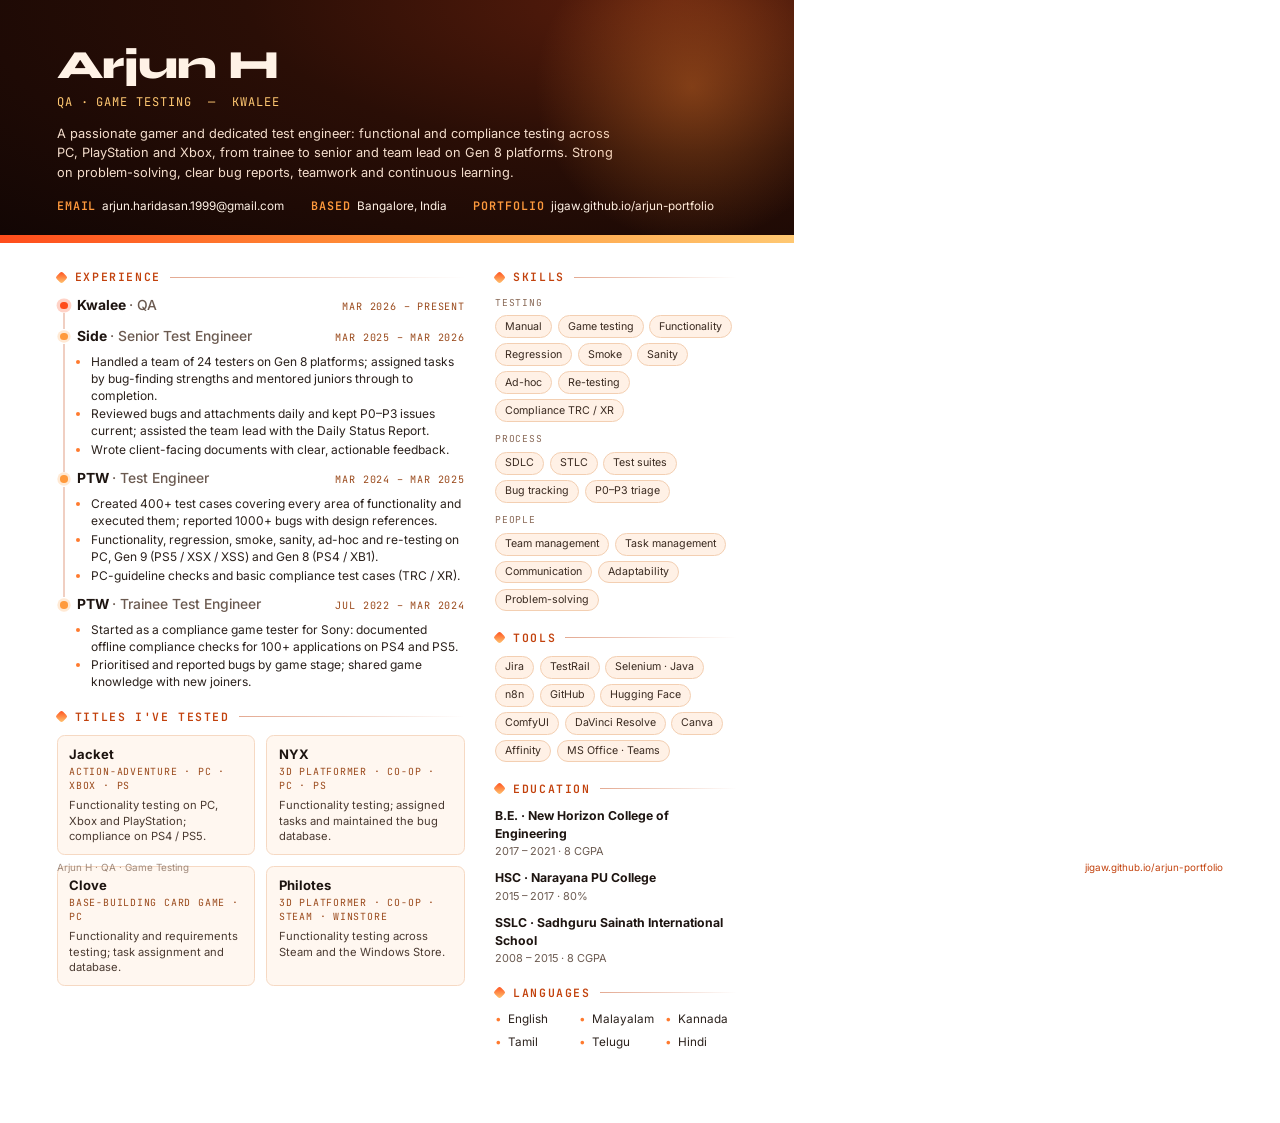
==== src/cv.html @ 279a5fed "New one-page CV matching the portfolio, rendered from src/cv.html Kwalee as the current role; no pho" ====
<!DOCTYPE html>
<html lang="en">
<head>
<meta charset="UTF-8">
<title>Arjun H · CV</title>
<!-- Source of Arjun_H_CV.pdf. Render: see README ("Updating the CV"). -->
<link href="https://fonts.googleapis.com/css2?family=Inter:wght@400;500;600;700&family=JetBrains+Mono:wght@500;600&family=Syne:wght@800&display=swap" rel="stylesheet">
<style>
  @page { size: A4; margin: 0; }
  * { box-sizing: border-box; margin: 0; padding: 0; }
  html, body { width: 210mm; height: 297mm; overflow: hidden; }
  body { font: 400 9pt/1.42 'Inter', system-ui, sans-serif; color: #2b211c; background: #fff; -webkit-print-color-adjust: exact; print-color-adjust: exact; }
  .mono { font-family: 'JetBrains Mono', monospace; letter-spacing: 0.08em; text-transform: uppercase; }

  header { position: relative; padding: 12mm 15mm 7.5mm; color: #fff2e6; overflow: hidden;
    background: radial-gradient(120% 140% at 85% 0%, #5a1d0c 0%, #2a0e06 45%, #120604 100%); }
  header::after { content: ''; position: absolute; left: 0; right: 0; bottom: 0; height: 2.2mm; background: linear-gradient(90deg, #ff4d1c, #ff9a3d 55%, #ffc872); }
  header .glow { position: absolute; right: -18mm; top: -22mm; width: 90mm; height: 90mm; border-radius: 50%; background: radial-gradient(circle, rgba(255,140,50,0.35), rgba(255,90,20,0) 65%); }
  h1 { font: 800 30pt/1 'Syne', 'Inter', sans-serif; letter-spacing: -0.02em; }
  .role { margin-top: 2.2mm; font-size: 9pt; color: #ffc872; }
  .summary { margin-top: 3.4mm; max-width: 150mm; font-size: 9.6pt; line-height: 1.55; color: #f3dccb; }
  .contact { margin-top: 4mm; display: flex; gap: 7mm; font-size: 8.8pt; }
  .contact a, .contact span { color: #fff2e6; text-decoration: none; }
  .contact b { color: #ff9a3d; font-weight: 600; margin-right: 1.6mm; }

  main { display: grid; grid-template-columns: 1fr 64mm; gap: 8mm; padding: 7.5mm 15mm 0; }
  h2 { display: flex; align-items: center; gap: 2.4mm; margin: 0 0 3.4mm; font: 600 8.6pt/1 'JetBrains Mono', monospace; letter-spacing: 0.14em; text-transform: uppercase; color: #c2410c; }
  h2::before { content: ''; width: 2.4mm; height: 2.4mm; border-radius: 0.6mm; transform: rotate(45deg); background: linear-gradient(135deg, #ff4d1c, #ffc872); }
  h2::after { content: ''; flex: 1; height: 0.3mm; background: linear-gradient(90deg, rgba(194,65,12,0.45), rgba(194,65,12,0)); }
  section + section { margin-top: 5.4mm; }

  .job { position: relative; padding-left: 5.5mm; }
  .job + .job { margin-top: 3mm; }
  .job::before { content: ''; position: absolute; left: 0.9mm; top: 1.6mm; width: 2mm; height: 2mm; border-radius: 50%; background: #ff9a3d; box-shadow: 0 0 0 0.7mm rgba(255,154,61,0.22); }
  .job.now::before { background: #ff4d1c; box-shadow: 0 0 0 0.9mm rgba(255,77,28,0.25); }
  .job:not(:last-child)::after { content: ''; position: absolute; left: 1.8mm; top: 4.6mm; bottom: -3.6mm; width: 0.3mm; background: rgba(194,65,12,0.25); }
  .jh { display: flex; justify-content: space-between; align-items: baseline; gap: 4mm; }
  .jh b { font-size: 10.4pt; font-weight: 700; color: #1d1410; }
  .jh b span { font-weight: 500; color: #6b5a50; }
  .when { font-size: 7.6pt; color: #9a4a1c; white-space: nowrap; }
  ul { margin-top: 1.6mm; padding-left: 3.6mm; }
  li { margin: 0.45mm 0; }
  li::marker { color: #ff7a2e; }

  .proj { display: grid; grid-template-columns: 1fr 1fr; gap: 3mm; }
  .card { padding: 2.4mm 3mm; border-radius: 2mm; background: #fff7f0; border: 0.3mm solid #f6d9c3; }
  .card b { display: block; font-size: 9.8pt; color: #1d1410; }
  .card i { display: block; font-style: normal; font-size: 7.4pt; color: #9a4a1c; margin: 0.4mm 0 1.2mm; }
  .card p { font-size: 8.4pt; line-height: 1.4; color: #4a3a31; }

  aside .grp + .grp { margin-top: 2.8mm; }
  .grp small { display: block; margin-bottom: 1.6mm; font-size: 7.2pt; color: #8a6a58; }
  .chips { display: flex; flex-wrap: wrap; gap: 1.4mm; }
  .chips span { padding: 0.9mm 2.4mm; border-radius: 10mm; font-size: 8pt; line-height: 1.3; color: #3a2a20; background: #fff1e6; border: 0.3mm solid #f3cfb2; }
  .edu + .edu { margin-top: 2.6mm; }
  .edu b { display: block; font-size: 9.2pt; color: #1d1410; }
  .edu span { font-size: 8.2pt; color: #6b5a50; }
  .langs { display: grid; grid-template-columns: 1fr 1fr 1fr; gap: 1.6mm 3mm; font-size: 8.8pt; }
  .langs div::before { content: '•'; color: #ff7a2e; margin-right: 1.6mm; }

  footer { position: absolute; left: 15mm; right: 15mm; bottom: 7mm; display: flex; justify-content: space-between; font-size: 7.4pt; color: #a08a7c; }
  footer a { color: #c2410c; text-decoration: none; }
</style>
</head>
<body>
<header>
  <div class="glow"></div>
  <h1>Arjun H</h1>
  <div class="role mono">QA · Game Testing &nbsp;—&nbsp; Kwalee</div>
  <p class="summary">A passionate gamer and dedicated test engineer: functional and compliance testing across PC, PlayStation and Xbox, from trainee to senior and team lead on Gen 8 platforms. Strong on problem-solving, clear bug reports, teamwork and continuous learning.</p>
  <div class="contact">
    <span><b class="mono">Email</b>arjun.haridasan.1999@gmail.com</span>
    <span><b class="mono">Based</b>Bangalore, India</span>
    <a href="https://jigaw.github.io/arjun-portfolio/"><b class="mono">Portfolio</b>jigaw.github.io/arjun-portfolio</a>
  </div>
</header>

<main>
  <div>
    <section>
      <h2>Experience</h2>
      <div class="job now">
        <div class="jh"><b>Kwalee <span>· QA</span></b><span class="when mono">Mar 2026 – Present</span></div>
      </div>
      <div class="job">
        <div class="jh"><b>Side <span>· Senior Test Engineer</span></b><span class="when mono">Mar 2025 – Mar 2026</span></div>
        <ul>
          <li>Handled a team of 24 testers on Gen 8 platforms; assigned tasks by bug-finding strengths and mentored juniors through to completion.</li>
          <li>Reviewed bugs and attachments daily and kept P0–P3 issues current; assisted the team lead with the Daily Status Report.</li>
          <li>Wrote client-facing documents with clear, actionable feedback.</li>
        </ul>
      </div>
      <div class="job">
        <div class="jh"><b>PTW <span>· Test Engineer</span></b><span class="when mono">Mar 2024 – Mar 2025</span></div>
        <ul>
          <li>Created 400+ test cases covering every area of functionality and executed them; reported 1000+ bugs with design references.</li>
          <li>Functionality, regression, smoke, sanity, ad-hoc and re-testing on PC, Gen 9 (PS5 / XSX / XSS) and Gen 8 (PS4 / XB1).</li>
          <li>PC-guideline checks and basic compliance test cases (TRC / XR).</li>
        </ul>
      </div>
      <div class="job">
        <div class="jh"><b>PTW <span>· Trainee Test Engineer</span></b><span class="when mono">Jul 2022 – Mar 2024</span></div>
        <ul>
          <li>Started as a compliance game tester for Sony: documented offline compliance checks for 100+ applications on PS4 and PS5.</li>
          <li>Prioritised and reported bugs by game stage; shared game knowledge with new joiners.</li>
        </ul>
      </div>
    </section>

    <section>
      <h2>Titles I've tested</h2>
      <div class="proj">
        <div class="card"><b>Jacket</b><i class="mono">Action-adventure · PC · Xbox · PS</i><p>Functionality testing on PC, Xbox and PlayStation; compliance on PS4 / PS5.</p></div>
        <div class="card"><b>NYX</b><i class="mono">3D platformer · co-op · PC · PS</i><p>Functionality testing; assigned tasks and maintained the bug database.</p></div>
        <div class="card"><b>Clove</b><i class="mono">Base-building card game · PC</i><p>Functionality and requirements testing; task assignment and database.</p></div>
        <div class="card"><b>Philotes</b><i class="mono">3D platformer · co-op · Steam · Winstore</i><p>Functionality testing across Steam and the Windows Store.</p></div>
      </div>
    </section>
  </div>

  <aside>
    <section>
      <h2>Skills</h2>
      <div class="grp"><small class="mono">Testing</small><div class="chips"><span>Manual</span><span>Game testing</span><span>Functionality</span><span>Regression</span><span>Smoke</span><span>Sanity</span><span>Ad-hoc</span><span>Re-testing</span><span>Compliance TRC / XR</span></div></div>
      <div class="grp"><small class="mono">Process</small><div class="chips"><span>SDLC</span><span>STLC</span><span>Test suites</span><span>Bug tracking</span><span>P0–P3 triage</span></div></div>
      <div class="grp"><small class="mono">People</small><div class="chips"><span>Team management</span><span>Task management</span><span>Communication</span><span>Adaptability</span><span>Problem-solving</span></div></div>
    </section>
    <section>
      <h2>Tools</h2>
      <div class="chips"><span>Jira</span><span>TestRail</span><span>Selenium · Java</span><span>n8n</span><span>GitHub</span><span>Hugging Face</span><span>ComfyUI</span><span>DaVinci Resolve</span><span>Canva</span><span>Affinity</span><span>MS Office · Teams</span></div>
    </section>
    <section>
      <h2>Education</h2>
      <div class="edu"><b>B.E. · New Horizon College of Engineering</b><span>2017 – 2021 · 8 CGPA</span></div>
      <div class="edu"><b>HSC · Narayana PU College</b><span>2015 – 2017 · 80%</span></div>
      <div class="edu"><b>SSLC · Sadhguru Sainath International School</b><span>2008 – 2015 · 8 CGPA</span></div>
    </section>
    <section>
      <h2>Languages</h2>
      <div class="langs"><div>English</div><div>Malayalam</div><div>Kannada</div><div>Tamil</div><div>Telugu</div><div>Hindi</div></div>
    </section>
  </aside>
</main>

<footer><span>Arjun H · QA · Game Testing</span><a href="https://jigaw.github.io/arjun-portfolio/">jigaw.github.io/arjun-portfolio</a></footer>
</body>
</html>
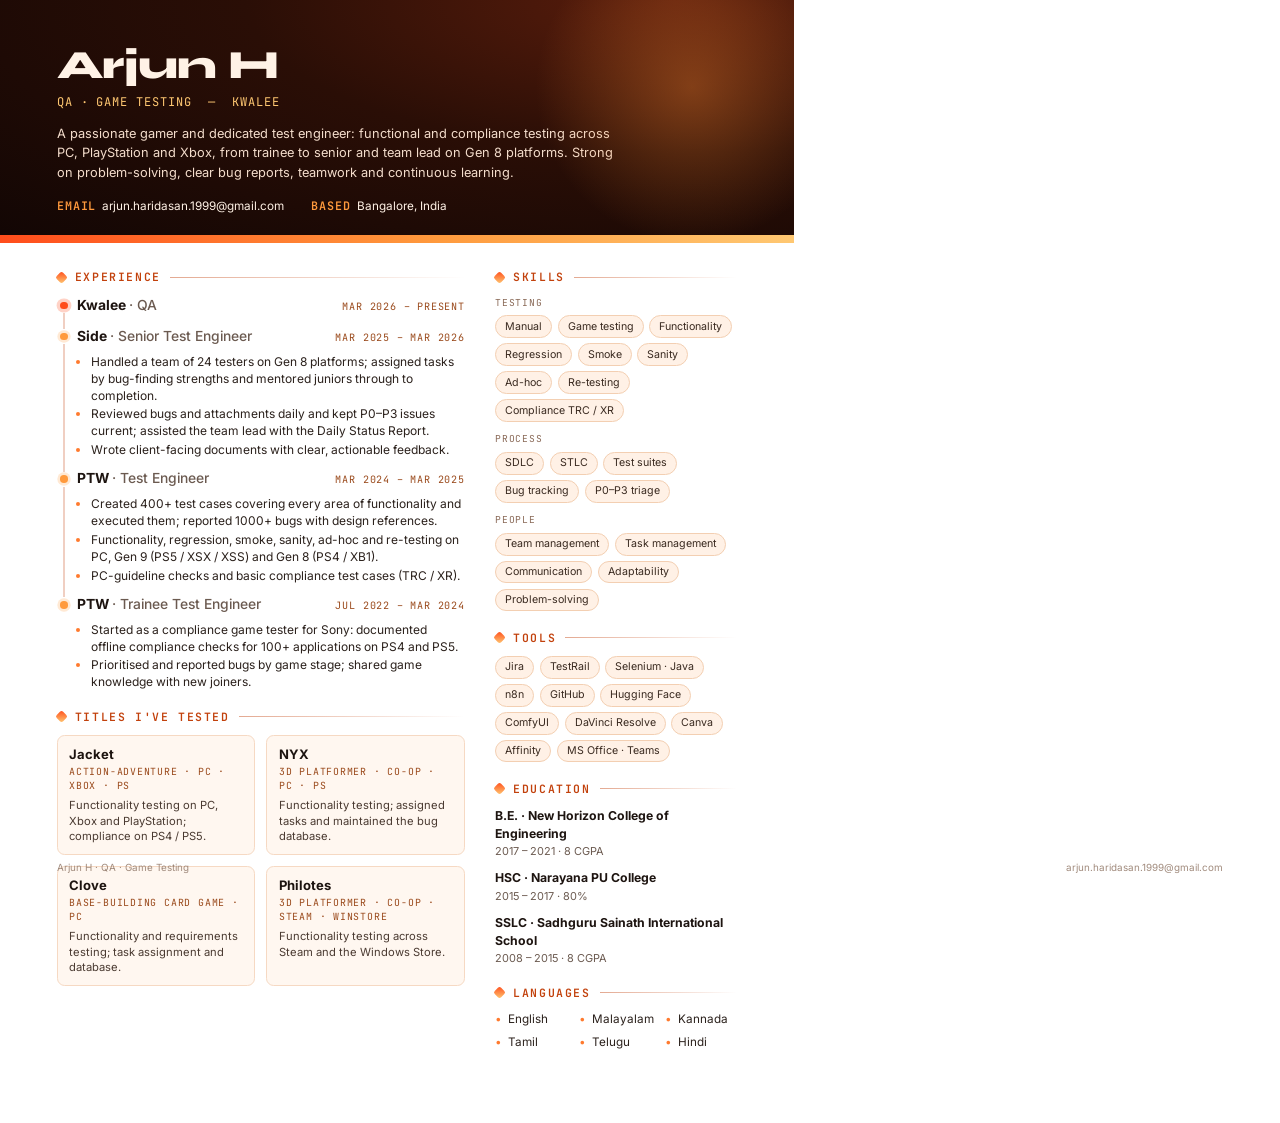
==== commit 659ce248: "CV: drop the portfolio link Co-Authored-By: Claude Opus 5.5 <noreply@anthropic.com>" ====
--- a/src/cv.html
+++ b/src/cv.html
@@ -71,7 +71,6 @@
   <div class="contact">
     <span><b class="mono">Email</b>arjun.haridasan.1999@gmail.com</span>
     <span><b class="mono">Based</b>Bangalore, India</span>
-    <a href="https://jigaw.github.io/arjun-portfolio/"><b class="mono">Portfolio</b>jigaw.github.io/arjun-portfolio</a>
   </div>
 </header>
 
@@ -142,6 +141,6 @@
   </aside>
 </main>
 
-<footer><span>Arjun H · QA · Game Testing</span><a href="https://jigaw.github.io/arjun-portfolio/">jigaw.github.io/arjun-portfolio</a></footer>
+<footer><span>Arjun H · QA · Game Testing</span><span>arjun.haridasan.1999@gmail.com</span></footer>
 </body>
 </html>
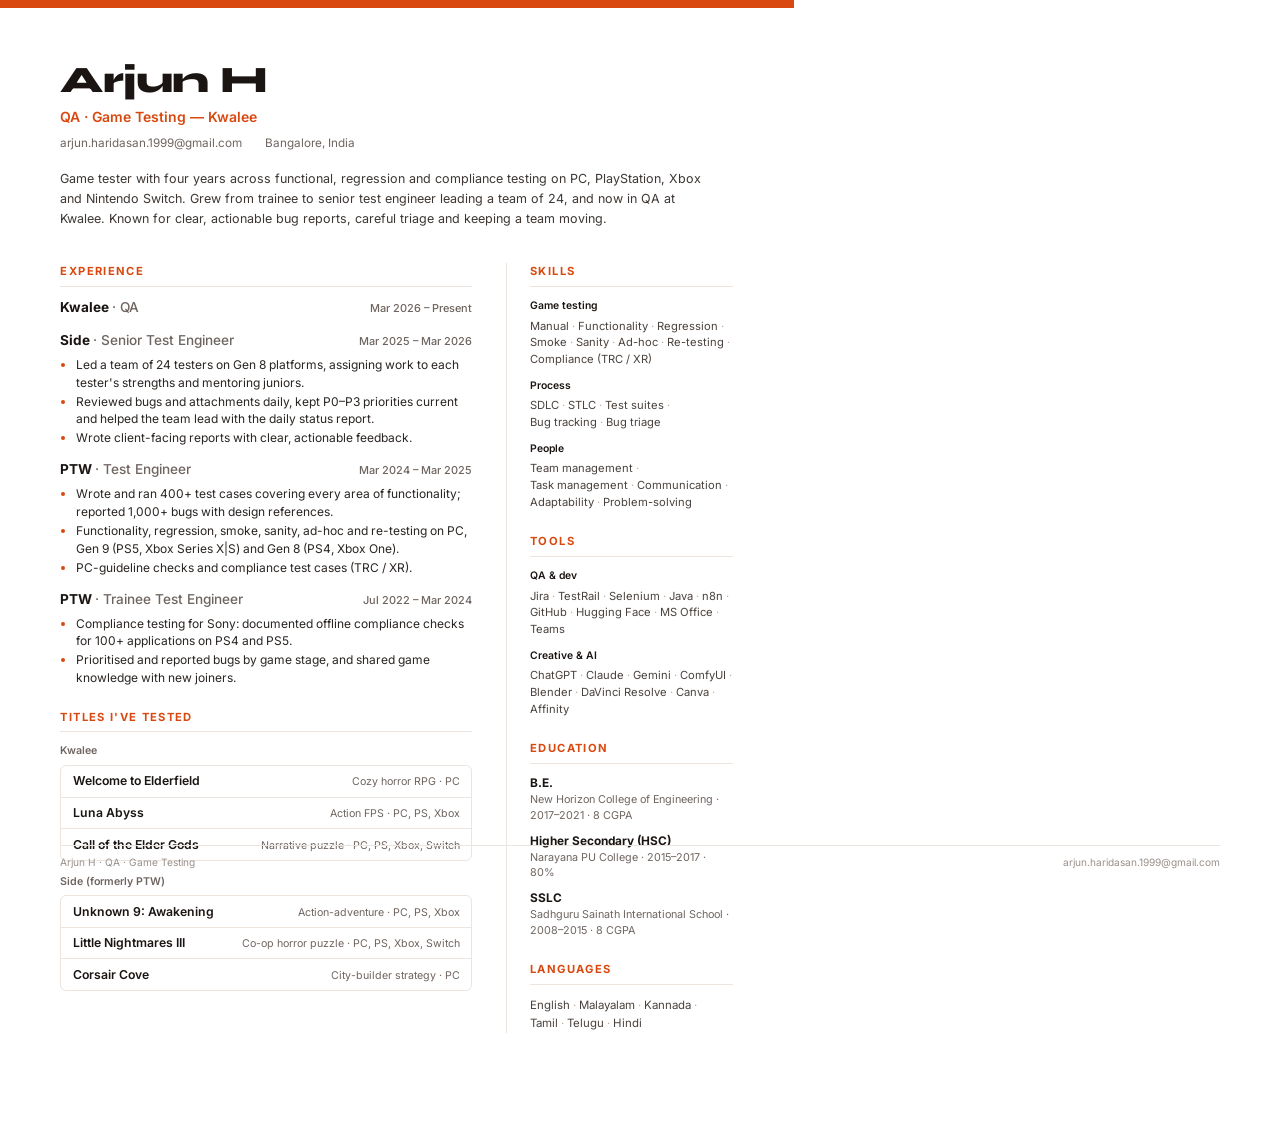
==== commit 5158f8a5: "CV: cleaner layout and up to date (six titles, new skills and tools) Co-Authored-By: Claude Opus 5.5" ====
--- a/src/cv.html
+++ b/src/cv.html
@@ -4,115 +4,114 @@
 <meta charset="UTF-8">
 <title>Arjun H · CV</title>
 <!-- Source of Arjun_H_CV.pdf. Render: see README ("Updating the CV"). -->
-<link href="https://fonts.googleapis.com/css2?family=Inter:wght@400;500;600;700&family=JetBrains+Mono:wght@500;600&family=Syne:wght@800&display=swap" rel="stylesheet">
+<link href="https://fonts.googleapis.com/css2?family=Inter:wght@400;500;600;700&family=Syne:wght@800&display=swap" rel="stylesheet">
 <style>
   @page { size: A4; margin: 0; }
   * { box-sizing: border-box; margin: 0; padding: 0; }
   html, body { width: 210mm; height: 297mm; overflow: hidden; }
-  body { font: 400 9pt/1.42 'Inter', system-ui, sans-serif; color: #2b211c; background: #fff; -webkit-print-color-adjust: exact; print-color-adjust: exact; }
-  .mono { font-family: 'JetBrains Mono', monospace; letter-spacing: 0.08em; text-transform: uppercase; }
+  body { font: 400 9pt/1.45 'Inter', system-ui, sans-serif; color: #2a2522; background: #fff; -webkit-print-color-adjust: exact; print-color-adjust: exact; }
+  :root { --acc: #d9480f; --ink: #1a1512; --mute: #6f6560; --line: #ece4de; --tint: #faf6f3; }
 
-  header { position: relative; padding: 12mm 15mm 7.5mm; color: #fff2e6; overflow: hidden;
-    background: radial-gradient(120% 140% at 85% 0%, #5a1d0c 0%, #2a0e06 45%, #120604 100%); }
-  header::after { content: ''; position: absolute; left: 0; right: 0; bottom: 0; height: 2.2mm; background: linear-gradient(90deg, #ff4d1c, #ff9a3d 55%, #ffc872); }
-  header .glow { position: absolute; right: -18mm; top: -22mm; width: 90mm; height: 90mm; border-radius: 50%; background: radial-gradient(circle, rgba(255,140,50,0.35), rgba(255,90,20,0) 65%); }
-  h1 { font: 800 30pt/1 'Syne', 'Inter', sans-serif; letter-spacing: -0.02em; }
-  .role { margin-top: 2.2mm; font-size: 9pt; color: #ffc872; }
-  .summary { margin-top: 3.4mm; max-width: 150mm; font-size: 9.6pt; line-height: 1.55; color: #f3dccb; }
-  .contact { margin-top: 4mm; display: flex; gap: 7mm; font-size: 8.8pt; }
-  .contact a, .contact span { color: #fff2e6; text-decoration: none; }
-  .contact b { color: #ff9a3d; font-weight: 600; margin-right: 1.6mm; }
+  /* header: name, role, one line of contact, a short summary */
+  header { padding: 14mm 16mm 7mm; border-top: 2.2mm solid var(--acc); }
+  h1 { font: 800 28pt/1 'Syne', 'Inter', sans-serif; letter-spacing: -0.02em; color: var(--ink); }
+  .role { margin-top: 2.4mm; font-size: 10.5pt; font-weight: 600; color: var(--acc); }
+  .contact { margin-top: 2mm; display: flex; gap: 6mm; font-size: 8.8pt; color: var(--mute); }
+  .summary { margin-top: 4.5mm; max-width: 172mm; font-size: 9.4pt; line-height: 1.6; color: #3d3632; }
 
-  main { display: grid; grid-template-columns: 1fr 64mm; gap: 8mm; padding: 7.5mm 15mm 0; }
-  h2 { display: flex; align-items: center; gap: 2.4mm; margin: 0 0 3.4mm; font: 600 8.6pt/1 'JetBrains Mono', monospace; letter-spacing: 0.14em; text-transform: uppercase; color: #c2410c; }
-  h2::before { content: ''; width: 2.4mm; height: 2.4mm; border-radius: 0.6mm; transform: rotate(45deg); background: linear-gradient(135deg, #ff4d1c, #ffc872); }
-  h2::after { content: ''; flex: 1; height: 0.3mm; background: linear-gradient(90deg, rgba(194,65,12,0.45), rgba(194,65,12,0)); }
-  section + section { margin-top: 5.4mm; }
+  /* two columns: experience and titles on the left, everything else in a light sidebar */
+  main { display: grid; grid-template-columns: 1fr 60mm; gap: 9mm; padding: 2mm 16mm 0; }
+  h2 { margin: 0 0 3mm; padding-bottom: 1.6mm; border-bottom: 0.35mm solid var(--line); font-size: 8.4pt; font-weight: 700; letter-spacing: 0.12em; text-transform: uppercase; color: var(--acc); }
+  section + section { margin-top: 6mm; }
 
-  .job { position: relative; padding-left: 5.5mm; }
-  .job + .job { margin-top: 3mm; }
-  .job::before { content: ''; position: absolute; left: 0.9mm; top: 1.6mm; width: 2mm; height: 2mm; border-radius: 50%; background: #ff9a3d; box-shadow: 0 0 0 0.7mm rgba(255,154,61,0.22); }
-  .job.now::before { background: #ff4d1c; box-shadow: 0 0 0 0.9mm rgba(255,77,28,0.25); }
-  .job:not(:last-child)::after { content: ''; position: absolute; left: 1.8mm; top: 4.6mm; bottom: -3.6mm; width: 0.3mm; background: rgba(194,65,12,0.25); }
+  .job + .job { margin-top: 3.6mm; }
   .jh { display: flex; justify-content: space-between; align-items: baseline; gap: 4mm; }
-  .jh b { font-size: 10.4pt; font-weight: 700; color: #1d1410; }
-  .jh b span { font-weight: 500; color: #6b5a50; }
-  .when { font-size: 7.6pt; color: #9a4a1c; white-space: nowrap; }
-  ul { margin-top: 1.6mm; padding-left: 3.6mm; }
-  li { margin: 0.45mm 0; }
-  li::marker { color: #ff7a2e; }
+  .jh b { font-size: 10.2pt; font-weight: 700; color: var(--ink); }
+  .jh b span { font-weight: 500; color: var(--mute); }
+  .when { font-size: 8.2pt; font-weight: 500; color: var(--mute); white-space: nowrap; }
+  ul { margin-top: 1.4mm; padding-left: 4mm; }
+  li { margin: 0.5mm 0; }
+  li::marker { color: var(--acc); }
 
-  .proj { display: grid; grid-template-columns: 1fr 1fr; gap: 3mm; }
-  .card { padding: 2.4mm 3mm; border-radius: 2mm; background: #fff7f0; border: 0.3mm solid #f6d9c3; }
-  .card b { display: block; font-size: 9.8pt; color: #1d1410; }
-  .card i { display: block; font-style: normal; font-size: 7.4pt; color: #9a4a1c; margin: 0.4mm 0 1.2mm; }
-  .card p { font-size: 8.4pt; line-height: 1.4; color: #4a3a31; }
+  .studio + .studio { margin-top: 3.4mm; }
+  .studio > small { display: block; margin-bottom: 1.6mm; font-size: 8pt; font-weight: 600; color: var(--mute); }
+  .titles { border: 0.3mm solid var(--line); border-radius: 1.6mm; }
+  .t { display: flex; justify-content: space-between; align-items: baseline; gap: 4mm; padding: 1.7mm 3mm; }
+  .t + .t { border-top: 0.3mm solid var(--line); }
+  .t b { font-size: 9.2pt; font-weight: 600; color: var(--ink); white-space: nowrap; }
+  .t span { font-size: 8pt; color: var(--mute); white-space: nowrap; }
 
-  aside .grp + .grp { margin-top: 2.8mm; }
-  .grp small { display: block; margin-bottom: 1.6mm; font-size: 7.2pt; color: #8a6a58; }
-  .chips { display: flex; flex-wrap: wrap; gap: 1.4mm; }
-  .chips span { padding: 0.9mm 2.4mm; border-radius: 10mm; font-size: 8pt; line-height: 1.3; color: #3a2a20; background: #fff1e6; border: 0.3mm solid #f3cfb2; }
-  .edu + .edu { margin-top: 2.6mm; }
-  .edu b { display: block; font-size: 9.2pt; color: #1d1410; }
-  .edu span { font-size: 8.2pt; color: #6b5a50; }
-  .langs { display: grid; grid-template-columns: 1fr 1fr 1fr; gap: 1.6mm 3mm; font-size: 8.8pt; }
-  .langs div::before { content: '•'; color: #ff7a2e; margin-right: 1.6mm; }
+  aside { padding: 0 0 0 6mm; border-left: 0.35mm solid var(--line); }
+  .grp + .grp { margin-top: 2.6mm; }
+  .grp small { display: block; margin-bottom: 1.2mm; font-size: 7.8pt; font-weight: 600; color: var(--ink); }
+  .grp p { font-size: 8.4pt; line-height: 1.5; color: #4a423d; }
+  .edu + .edu { margin-top: 2.4mm; }
+  .edu b { display: block; font-size: 8.9pt; color: var(--ink); }
+  .edu span { display: block; font-size: 8.1pt; color: var(--mute); }
+  .langs { font-size: 8.6pt; line-height: 1.6; color: #4a423d; }
+  .grp p i, .langs i { font-style: normal; white-space: nowrap; }
+  .grp p i:not(:last-child)::after, .langs i:not(:last-child)::after { content: ' ·'; color: #b8aca4; }
 
-  footer { position: absolute; left: 15mm; right: 15mm; bottom: 7mm; display: flex; justify-content: space-between; font-size: 7.4pt; color: #a08a7c; }
-  footer a { color: #c2410c; text-decoration: none; }
+  footer { position: absolute; left: 16mm; right: 16mm; bottom: 8mm; padding-top: 2.4mm; border-top: 0.35mm solid var(--line); display: flex; justify-content: space-between; font-size: 7.6pt; color: #9a908a; }
 </style>
 </head>
 <body>
 <header>
-  <div class="glow"></div>
   <h1>Arjun H</h1>
-  <div class="role mono">QA · Game Testing &nbsp;—&nbsp; Kwalee</div>
-  <p class="summary">A passionate gamer and dedicated test engineer: functional and compliance testing across PC, PlayStation and Xbox, from trainee to senior and team lead on Gen 8 platforms. Strong on problem-solving, clear bug reports, teamwork and continuous learning.</p>
-  <div class="contact">
-    <span><b class="mono">Email</b>arjun.haridasan.1999@gmail.com</span>
-    <span><b class="mono">Based</b>Bangalore, India</span>
-  </div>
+  <div class="role">QA · Game Testing — Kwalee</div>
+  <div class="contact"><span>arjun.haridasan.1999@gmail.com</span><span>Bangalore, India</span></div>
+  <p class="summary">Game tester with four years across functional, regression and compliance testing on PC, PlayStation, Xbox and Nintendo Switch. Grew from trainee to senior test engineer leading a team of 24, and now in QA at Kwalee. Known for clear, actionable bug reports, careful triage and keeping a team moving.</p>
 </header>
 
 <main>
   <div>
     <section>
       <h2>Experience</h2>
-      <div class="job now">
-        <div class="jh"><b>Kwalee <span>· QA</span></b><span class="when mono">Mar 2026 – Present</span></div>
+      <div class="job">
+        <div class="jh"><b>Kwalee <span>· QA</span></b><span class="when">Mar 2026 – Present</span></div>
       </div>
       <div class="job">
-        <div class="jh"><b>Side <span>· Senior Test Engineer</span></b><span class="when mono">Mar 2025 – Mar 2026</span></div>
+        <div class="jh"><b>Side <span>· Senior Test Engineer</span></b><span class="when">Mar 2025 – Mar 2026</span></div>
         <ul>
-          <li>Handled a team of 24 testers on Gen 8 platforms; assigned tasks by bug-finding strengths and mentored juniors through to completion.</li>
-          <li>Reviewed bugs and attachments daily and kept P0–P3 issues current; assisted the team lead with the Daily Status Report.</li>
-          <li>Wrote client-facing documents with clear, actionable feedback.</li>
+          <li>Led a team of 24 testers on Gen 8 platforms, assigning work to each tester's strengths and mentoring juniors.</li>
+          <li>Reviewed bugs and attachments daily, kept P0–P3 priorities current and helped the team lead with the daily status report.</li>
+          <li>Wrote client-facing reports with clear, actionable feedback.</li>
         </ul>
       </div>
       <div class="job">
-        <div class="jh"><b>PTW <span>· Test Engineer</span></b><span class="when mono">Mar 2024 – Mar 2025</span></div>
+        <div class="jh"><b>PTW <span>· Test Engineer</span></b><span class="when">Mar 2024 – Mar 2025</span></div>
         <ul>
-          <li>Created 400+ test cases covering every area of functionality and executed them; reported 1000+ bugs with design references.</li>
-          <li>Functionality, regression, smoke, sanity, ad-hoc and re-testing on PC, Gen 9 (PS5 / XSX / XSS) and Gen 8 (PS4 / XB1).</li>
-          <li>PC-guideline checks and basic compliance test cases (TRC / XR).</li>
+          <li>Wrote and ran 400+ test cases covering every area of functionality; reported 1,000+ bugs with design references.</li>
+          <li>Functionality, regression, smoke, sanity, ad-hoc and re-testing on PC, Gen 9 (PS5, Xbox Series X|S) and Gen 8 (PS4, Xbox One).</li>
+          <li>PC-guideline checks and compliance test cases (TRC / XR).</li>
         </ul>
       </div>
       <div class="job">
-        <div class="jh"><b>PTW <span>· Trainee Test Engineer</span></b><span class="when mono">Jul 2022 – Mar 2024</span></div>
+        <div class="jh"><b>PTW <span>· Trainee Test Engineer</span></b><span class="when">Jul 2022 – Mar 2024</span></div>
         <ul>
-          <li>Started as a compliance game tester for Sony: documented offline compliance checks for 100+ applications on PS4 and PS5.</li>
-          <li>Prioritised and reported bugs by game stage; shared game knowledge with new joiners.</li>
+          <li>Compliance testing for Sony: documented offline compliance checks for 100+ applications on PS4 and PS5.</li>
+          <li>Prioritised and reported bugs by game stage, and shared game knowledge with new joiners.</li>
         </ul>
       </div>
     </section>
 
     <section>
       <h2>Titles I've tested</h2>
-      <div class="proj">
-        <div class="card"><b>Jacket</b><i class="mono">Action-adventure · PC · Xbox · PS</i><p>Functionality testing on PC, Xbox and PlayStation; compliance on PS4 / PS5.</p></div>
-        <div class="card"><b>NYX</b><i class="mono">3D platformer · co-op · PC · PS</i><p>Functionality testing; assigned tasks and maintained the bug database.</p></div>
-        <div class="card"><b>Clove</b><i class="mono">Base-building card game · PC</i><p>Functionality and requirements testing; task assignment and database.</p></div>
-        <div class="card"><b>Philotes</b><i class="mono">3D platformer · co-op · Steam · Winstore</i><p>Functionality testing across Steam and the Windows Store.</p></div>
+      <div class="studio">
+        <small>Kwalee</small>
+        <div class="titles">
+          <div class="t"><b>Welcome to Elderfield</b><span>Cozy horror RPG · PC</span></div>
+          <div class="t"><b>Luna Abyss</b><span>Action FPS · PC, PS, Xbox</span></div>
+          <div class="t"><b>Call of the Elder Gods</b><span>Narrative puzzle · PC, PS, Xbox, Switch</span></div>
+        </div>
+      </div>
+      <div class="studio">
+        <small>Side (formerly PTW)</small>
+        <div class="titles">
+          <div class="t"><b>Unknown 9: Awakening</b><span>Action-adventure · PC, PS, Xbox</span></div>
+          <div class="t"><b>Little Nightmares III</b><span>Co-op horror puzzle · PC, PS, Xbox, Switch</span></div>
+          <div class="t"><b>Corsair Cove</b><span>City-builder strategy · PC</span></div>
+        </div>
       </div>
     </section>
   </div>
@@ -120,23 +119,24 @@
   <aside>
     <section>
       <h2>Skills</h2>
-      <div class="grp"><small class="mono">Testing</small><div class="chips"><span>Manual</span><span>Game testing</span><span>Functionality</span><span>Regression</span><span>Smoke</span><span>Sanity</span><span>Ad-hoc</span><span>Re-testing</span><span>Compliance TRC / XR</span></div></div>
-      <div class="grp"><small class="mono">Process</small><div class="chips"><span>SDLC</span><span>STLC</span><span>Test suites</span><span>Bug tracking</span><span>P0–P3 triage</span></div></div>
-      <div class="grp"><small class="mono">People</small><div class="chips"><span>Team management</span><span>Task management</span><span>Communication</span><span>Adaptability</span><span>Problem-solving</span></div></div>
+      <div class="grp"><small>Game testing</small><p><i>Manual</i> <i>Functionality</i> <i>Regression</i> <i>Smoke</i> <i>Sanity</i> <i>Ad-hoc</i> <i>Re-testing</i> <i>Compliance (TRC / XR)</i></p></div>
+      <div class="grp"><small>Process</small><p><i>SDLC</i> <i>STLC</i> <i>Test suites</i> <i>Bug tracking</i> <i>Bug triage</i></p></div>
+      <div class="grp"><small>People</small><p><i>Team management</i> <i>Task management</i> <i>Communication</i> <i>Adaptability</i> <i>Problem-solving</i></p></div>
     </section>
     <section>
       <h2>Tools</h2>
-      <div class="chips"><span>Jira</span><span>TestRail</span><span>Selenium · Java</span><span>n8n</span><span>GitHub</span><span>Hugging Face</span><span>ComfyUI</span><span>DaVinci Resolve</span><span>Canva</span><span>Affinity</span><span>MS Office · Teams</span></div>
+      <div class="grp"><small>QA &amp; dev</small><p><i>Jira</i> <i>TestRail</i> <i>Selenium</i> <i>Java</i> <i>n8n</i> <i>GitHub</i> <i>Hugging Face</i> <i>MS Office</i> <i>Teams</i></p></div>
+      <div class="grp"><small>Creative &amp; AI</small><p><i>ChatGPT</i> <i>Claude</i> <i>Gemini</i> <i>ComfyUI</i> <i>Blender</i> <i>DaVinci Resolve</i> <i>Canva</i> <i>Affinity</i></p></div>
     </section>
     <section>
       <h2>Education</h2>
-      <div class="edu"><b>B.E. · New Horizon College of Engineering</b><span>2017 – 2021 · 8 CGPA</span></div>
-      <div class="edu"><b>HSC · Narayana PU College</b><span>2015 – 2017 · 80%</span></div>
-      <div class="edu"><b>SSLC · Sadhguru Sainath International School</b><span>2008 – 2015 · 8 CGPA</span></div>
+      <div class="edu"><b>B.E.</b><span>New Horizon College of Engineering · 2017–2021 · 8 CGPA</span></div>
+      <div class="edu"><b>Higher Secondary (HSC)</b><span>Narayana PU College · 2015–2017 · 80%</span></div>
+      <div class="edu"><b>SSLC</b><span>Sadhguru Sainath International School · 2008–2015 · 8 CGPA</span></div>
     </section>
     <section>
       <h2>Languages</h2>
-      <div class="langs"><div>English</div><div>Malayalam</div><div>Kannada</div><div>Tamil</div><div>Telugu</div><div>Hindi</div></div>
+      <p class="langs"><i>English</i> <i>Malayalam</i> <i>Kannada</i> <i>Tamil</i> <i>Telugu</i> <i>Hindi</i></p>
     </section>
   </aside>
 </main>
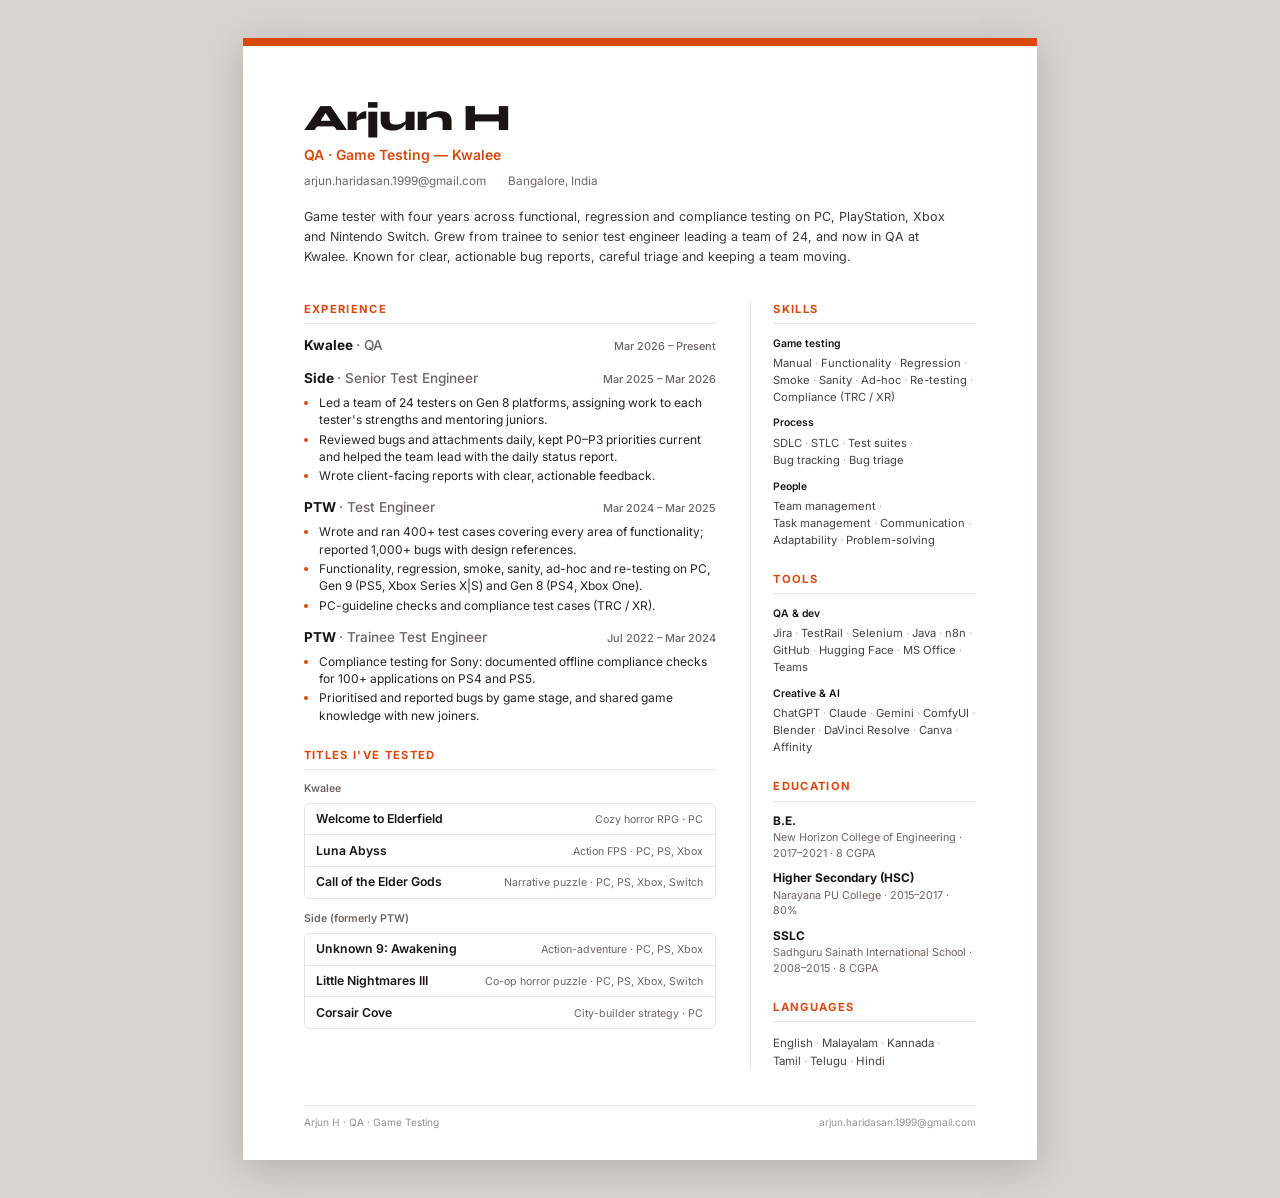
==== commit 3bff1fcf: "CV: shows as an A4 sheet on screen; footer belongs to the page Co-Authored-By: Claude Opus 5.5 <nore" ====
--- a/src/cv.html
+++ b/src/cv.html
@@ -9,6 +9,12 @@
   @page { size: A4; margin: 0; }
   * { box-sizing: border-box; margin: 0; padding: 0; }
   html, body { width: 210mm; height: 297mm; overflow: hidden; }
+  body { position: relative; }                 /* the footer belongs to the A4 page, not the window */
+  /* on screen: the page as an A4 sheet in the middle of a grey desk (print is unaffected) */
+  @media screen {
+    html { width: auto; height: auto; overflow: auto; background: #d9d4d0; }
+    body { margin: 10mm auto; box-shadow: 0 2mm 10mm rgba(0, 0, 0, 0.18); }
+  }
   body { font: 400 9pt/1.45 'Inter', system-ui, sans-serif; color: #2a2522; background: #fff; -webkit-print-color-adjust: exact; print-color-adjust: exact; }
   :root { --acc: #d9480f; --ink: #1a1512; --mute: #6f6560; --line: #ece4de; --tint: #faf6f3; }
 
